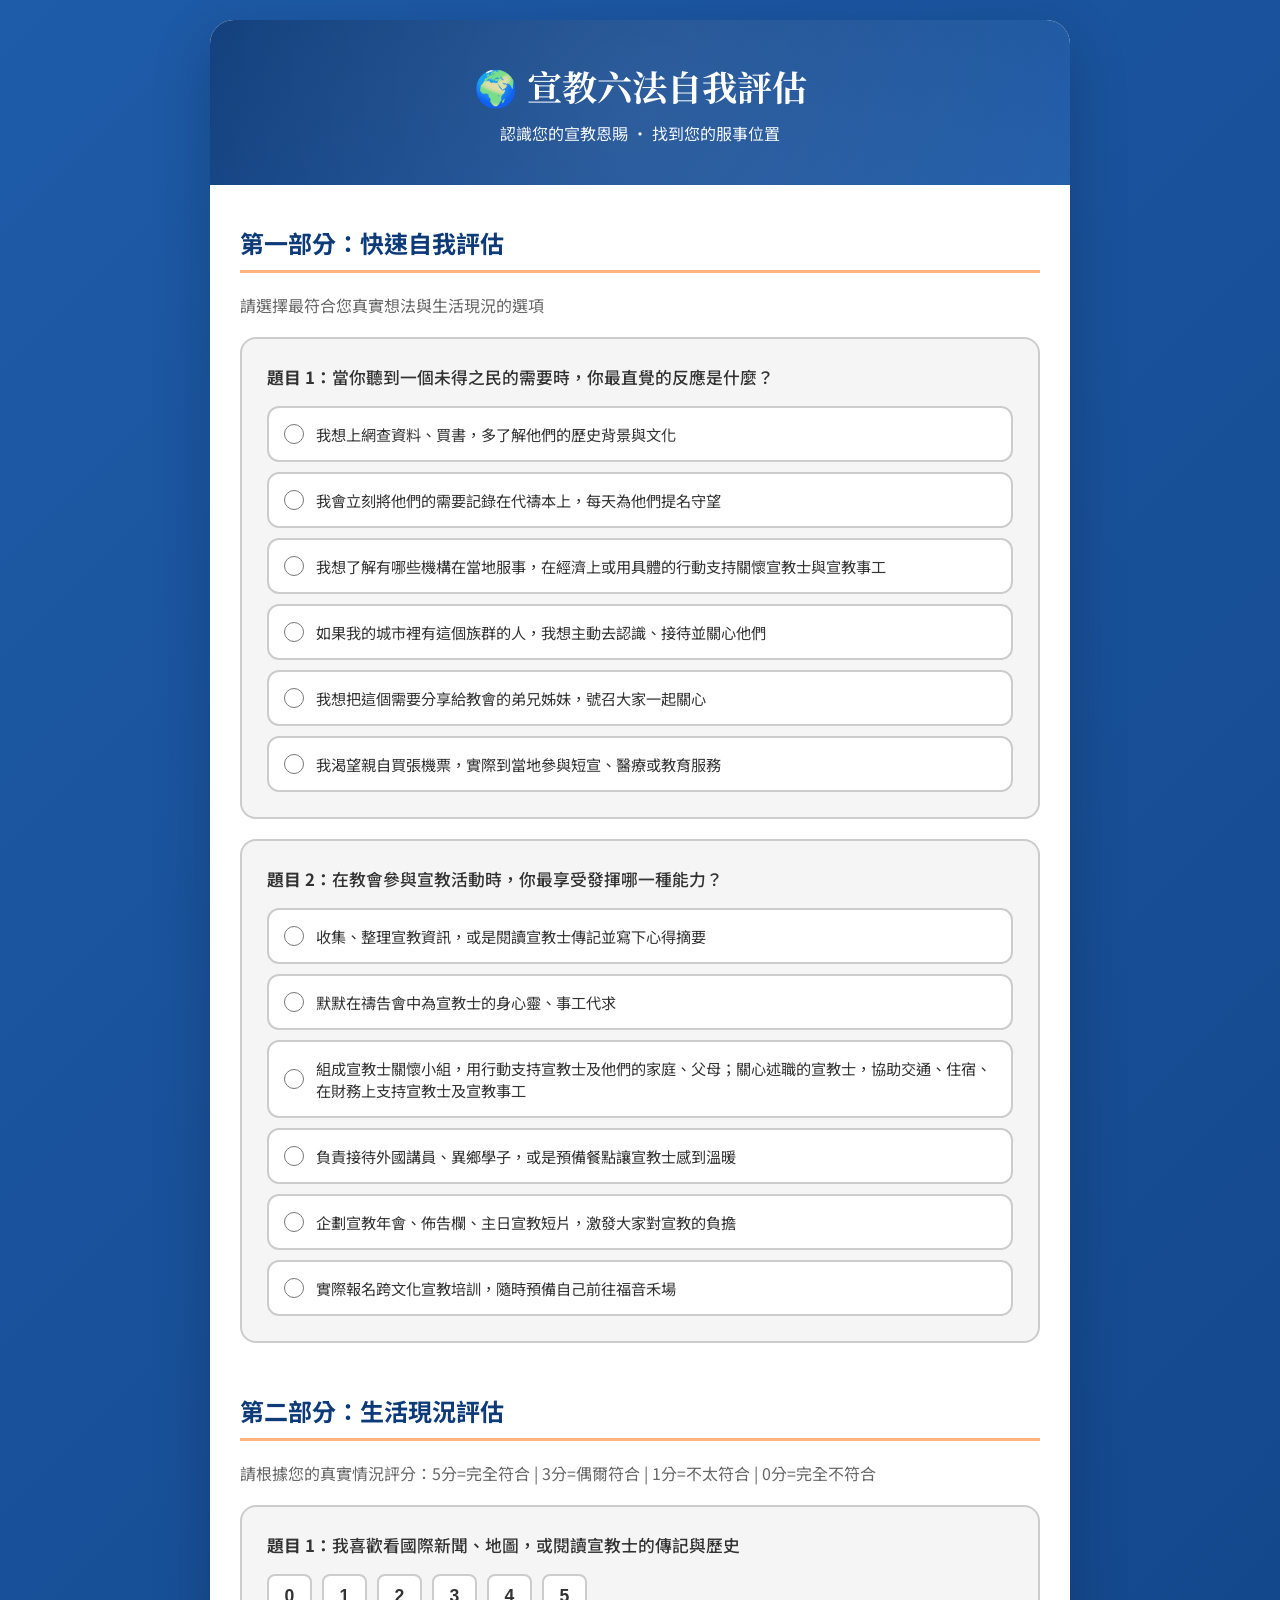
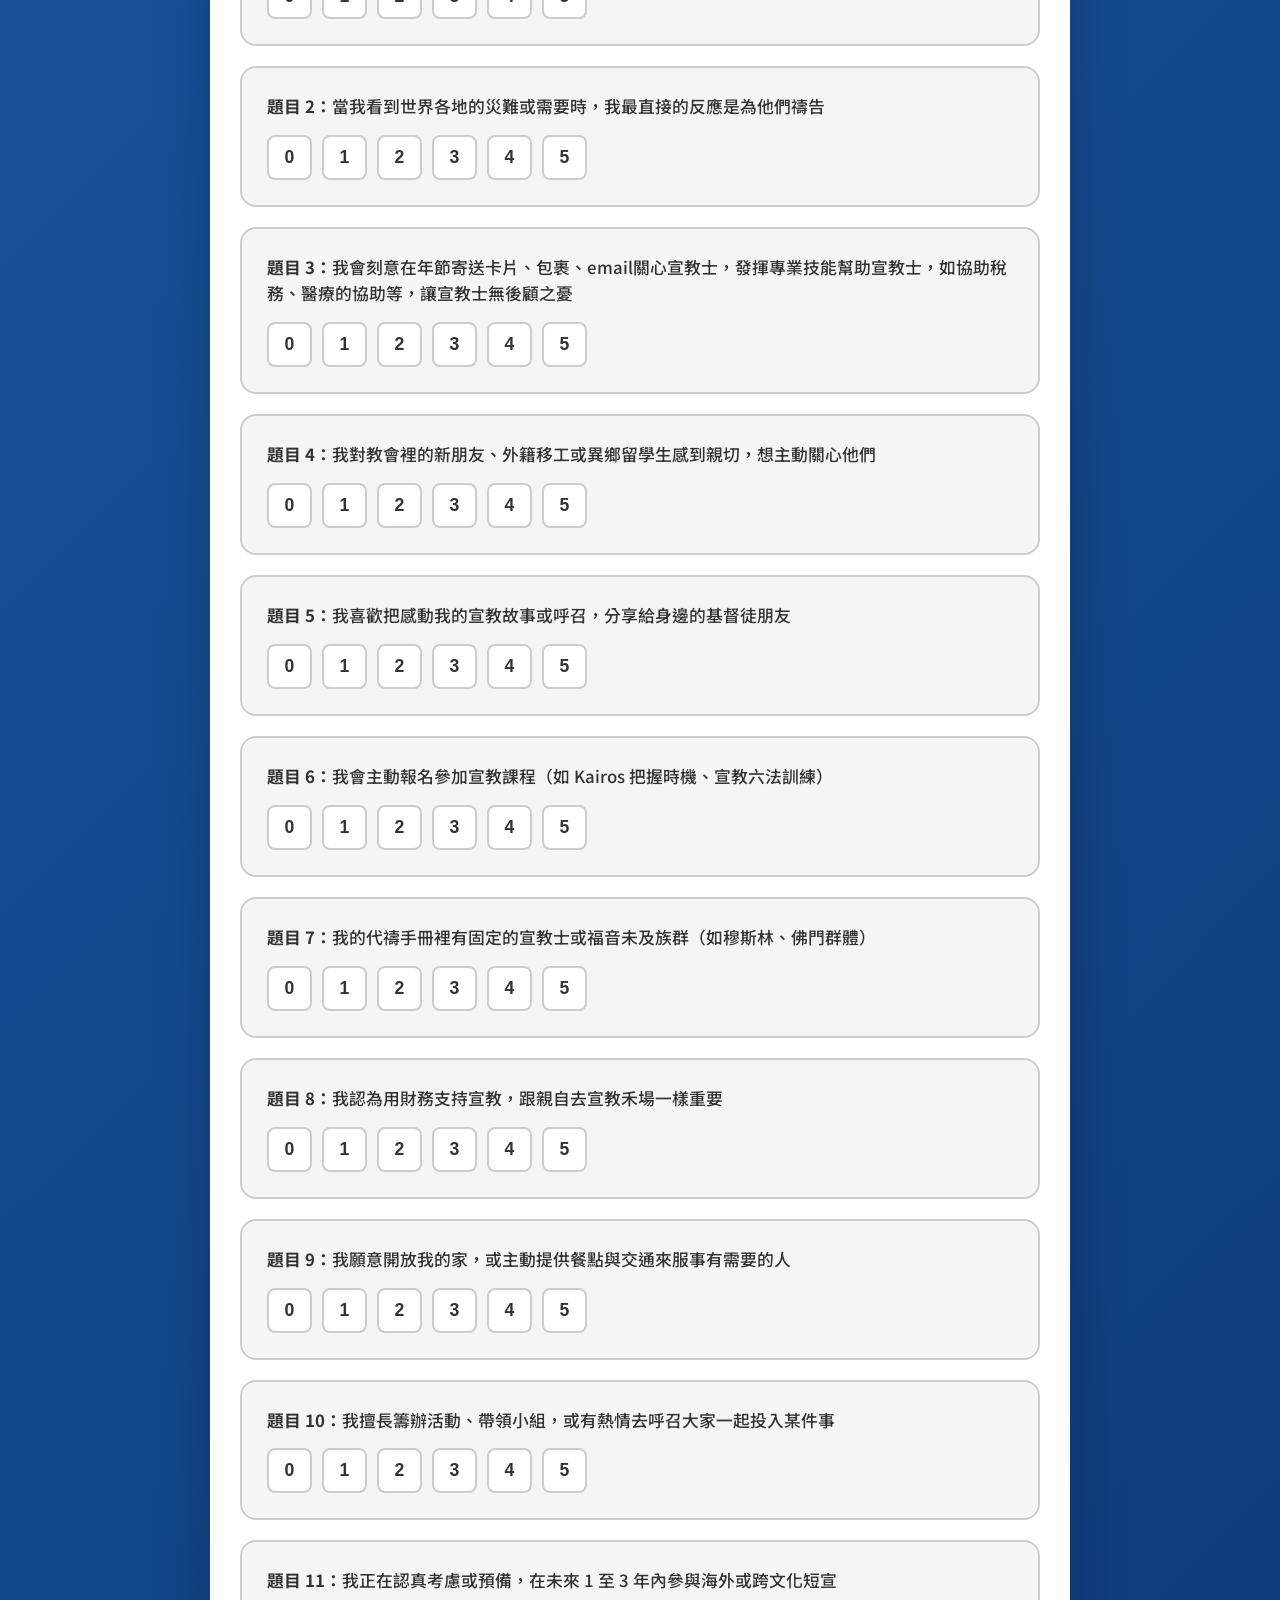
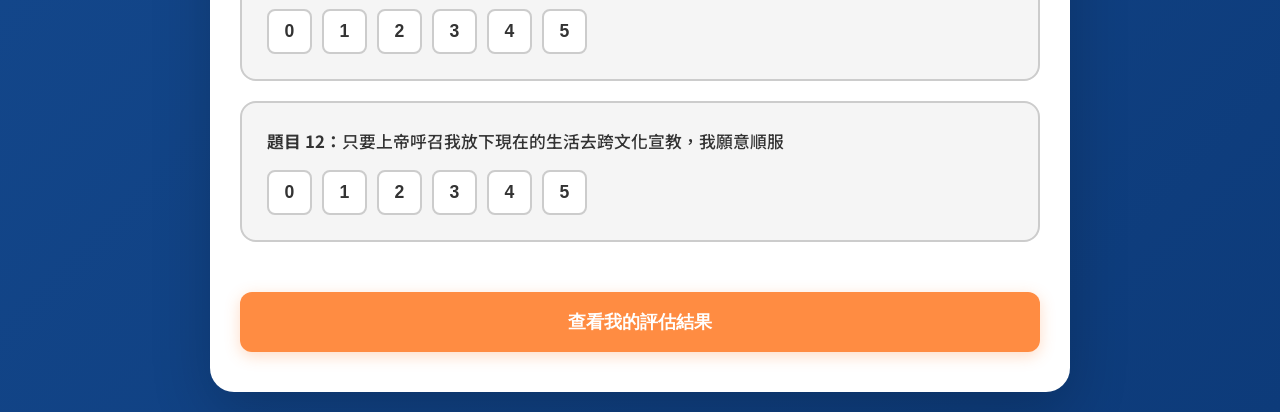
==== 6ways/index.html @ a814df2d "feat: 新增宣教六法評估網頁 - 含插畫、結果Grid、Google Sheets整合" ====
<!DOCTYPE html>
<html lang="zh-TW">
<head>
<meta charset="UTF-8">
<meta name="viewport" content="width=device-width, initial-scale=1.0">
<title>宣教六法自我評估 | 內地會</title>
<meta name="description" content="認識您的宣教恩賜，找到您的服事位置。透過宣教六法評估工具了解自己最適合的宣教方式。">
<style>
@import url('https://fonts.googleapis.com/css2?family=Noto+Sans+TC:wght@400;500;700;900&family=Noto+Serif+TC:wght@600;700&display=swap');

:root {
  --primary: #1E5BA8;
  --primary-dark: #0D3B7A;
  --accent: #FF8C42;
  --accent-light: #FFB380;
  --bg: #F5F5F5;
  --surface: #FFFFFF;
  --text: #333333;
  --text-light: #666666;
  --border: #CCCCCC;
}
* { margin:0; padding:0; box-sizing:border-box; }
body {
  font-family:'Noto Sans TC',sans-serif;
  background:linear-gradient(135deg,#1E5BA8 0%,#0D3B7A 100%);
  min-height:100vh; padding:20px; color:var(--text);
}
.container {
  max-width:860px; margin:0 auto; background:var(--surface);
  border-radius:24px; box-shadow:0 20px 60px rgba(0,0,0,0.2); overflow:hidden;
}
.header {
  background:linear-gradient(135deg,var(--primary-dark),var(--primary));
  padding:40px 30px; text-align:center; color:white; position:relative; overflow:hidden;
}
.header::before {
  content:''; position:absolute; top:-50%; right:-50%;
  width:200%; height:200%;
  background:radial-gradient(circle,rgba(255,255,255,0.1) 0%,transparent 70%);
  animation:float 20s infinite ease-in-out;
}
@keyframes float {
  0%,100%{transform:translate(0,0) rotate(0deg);}
  50%{transform:translate(-20px,20px) rotate(180deg);}
}
.header h1 {
  font-family:'Noto Serif TC',serif; font-size:2.2rem; font-weight:700;
  margin-bottom:10px; position:relative; z-index:1;
}
.header p { font-size:1rem; opacity:.95; position:relative; z-index:1; }
.content { padding:40px 30px; }
.section { margin-bottom:50px; opacity:0; animation:fadeInUp .6s forwards; }
.section:nth-child(1){animation-delay:.1s;}
.section:nth-child(2){animation-delay:.2s;}
.section:nth-child(3){animation-delay:.3s;}
@keyframes fadeInUp {
  from{opacity:0;transform:translateY(20px);}
  to{opacity:1;transform:translateY(0);}
}
.section-title {
  font-size:1.5rem; font-weight:700; color:var(--primary-dark);
  margin-bottom:20px; padding-bottom:10px; border-bottom:3px solid var(--accent-light);
}
.question-card {
  background:var(--bg); padding:25px; border-radius:16px;
  margin-bottom:20px; border:2px solid var(--border); transition:all .3s ease;
}
.question-card:hover { border-color:var(--primary); box-shadow:0 8px 20px rgba(46,92,138,.1); }
.question-text { font-size:1.05rem; font-weight:500; margin-bottom:15px; line-height:1.6; }
.options { display:flex; flex-direction:column; gap:10px; }
.option {
  display:flex; align-items:center; padding:15px; background:white;
  border:2px solid var(--border); border-radius:12px; cursor:pointer; transition:all .2s ease;
}
.option:hover { border-color:var(--primary); background:#F8FBFF; }
.option input[type="radio"] { width:20px; height:20px; margin-right:12px; cursor:pointer; accent-color:var(--primary); }
.option label { cursor:pointer; flex:1; font-size:.95rem; }
.score-buttons { display:flex; gap:10px; margin-top:15px; flex-wrap:wrap; }
.score-btn {
  width:45px; height:45px; border:2px solid var(--border); background:white;
  color:var(--text); border-radius:8px; cursor:pointer; font-size:1.1rem;
  font-weight:700; transition:all .2s ease; display:flex; align-items:center; justify-content:center;
}
.score-btn:hover { border-color:var(--primary); background:#F0F4F8; }
.score-btn.active {
  background:var(--accent); color:white; border-color:var(--accent);
  box-shadow:0 4px 12px rgba(255,140,66,.3);
}
.calculate-btn {
  width:100%; padding:18px; background:var(--accent); color:white;
  border:none; border-radius:12px; font-size:1.1rem; font-weight:700;
  cursor:pointer; transition:all .3s ease; box-shadow:0 4px 15px rgba(255,140,66,.3);
}
.calculate-btn:hover { transform:translateY(-2px); box-shadow:0 6px 20px rgba(255,140,66,.4); }
.calculate-btn:disabled { opacity:.6; cursor:not-allowed; transform:none; }

/* ===== RESULTS ===== */
.results {
  margin-top:40px; padding:30px; background:linear-gradient(135deg,#FFF9F0,#FFFFFF);
  border-radius:16px; border:2px solid var(--accent-light); display:none;
}
.results.show { display:block; animation:fadeInUp .6s; }
.results-title {
  font-family:'Noto Serif TC',serif; color:var(--primary-dark);
  font-size:2rem; margin-bottom:8px; text-align:center; font-weight:700;
}
.results-subtitle { text-align:center; color:var(--text-light); margin-bottom:30px; font-size:.95rem; }

/* Grid layout */
.results-grid {
  display:grid;
  grid-template-columns:repeat(3,1fr);
  gap:20px;
  margin-bottom:30px;
}
@media(max-width:680px){
  .results-grid { grid-template-columns:repeat(2,1fr); gap:14px; }
}

.result-card {
  background:white; border-radius:16px; border:2px solid var(--border);
  overflow:hidden; display:flex; flex-direction:column;
  transition:transform .2s,box-shadow .2s;
}
.result-card:hover { transform:translateY(-4px); box-shadow:0 12px 30px rgba(0,0,0,.1); }
.result-card.highlight { border-color:var(--accent); box-shadow:0 0 0 3px rgba(255,140,66,.2); }

.card-img {
  width:100%; aspect-ratio:1/1; object-fit:cover; display:block;
}
.card-body { padding:16px; flex:1; display:flex; flex-direction:column; }
.card-title {
  font-size:1.15rem; font-weight:700; color:var(--primary-dark);
  text-align:center; margin-bottom:6px;
}
.card-score {
  font-size:1.6rem; font-weight:900; text-align:center;
  margin-bottom:10px;
}
.card-bar {
  height:8px; background:#eee; border-radius:4px; overflow:hidden; margin-bottom:12px;
}
.card-bar-fill { height:100%; border-radius:4px; transition:width 1s ease; }
.card-desc { font-size:.88rem; color:var(--text-light); line-height:1.5; margin-bottom:10px; }
.card-suggestions { list-style:none; padding:0; margin-bottom:14px; }
.card-suggestions li {
  font-size:.83rem; color:var(--text); padding:4px 0 4px 18px;
  position:relative; line-height:1.5;
}
.card-suggestions li::before {
  content:'›'; position:absolute; left:4px; color:var(--accent); font-weight:700;
}
.card-actions { display:flex; gap:8px; margin-top:auto; }
.card-btn {
  flex:1; padding:9px 6px; color:white; text-decoration:none;
  border-radius:8px; text-align:center; font-weight:600; font-size:.8rem;
  transition:transform .2s; display:block;
}
.card-btn:hover { transform:translateY(-2px); }
.btn-video { background:linear-gradient(135deg,#FF6B6B,#FF8E53); }
.btn-more { background:linear-gradient(135deg,#1E5BA8,#0D3B7A); }

/* Primary highlight */
.primary-highlight {
  background:linear-gradient(135deg,#E3F2FD,#fff); border-radius:16px;
  border:3px solid var(--primary); padding:28px; text-align:center; margin-bottom:24px;
}
.primary-highlight .ph-label { color:var(--text-light); font-size:.9rem; margin-bottom:8px; }
.primary-highlight .ph-name { font-size:1.8rem; font-weight:900; margin-bottom:12px; }
.primary-highlight .ph-desc { font-size:1rem; line-height:1.7; color:var(--text); }

/* Submit toast */
.submit-toast {
  position:fixed; bottom:30px; right:30px; background:#28a745; color:white;
  padding:14px 22px; border-radius:12px; font-weight:600; font-size:.95rem;
  box-shadow:0 4px 20px rgba(0,0,0,.2); opacity:0; transform:translateY(20px);
  transition:all .4s ease; z-index:999; pointer-events:none;
}
.submit-toast.show { opacity:1; transform:translateY(0); }

@media(max-width:600px){
  .header h1 { font-size:1.6rem; }
  .content { padding:25px 20px; }
  .question-card { padding:20px; }
  .results { padding:20px 16px; }
  .results-title { font-size:1.5rem; }
}
</style>
</head>
<body>
<div class="container">
  <div class="header">
    <h1>🌍 宣教六法自我評估</h1>
    <p>認識您的宣教恩賜 · 找到您的服事位置</p>
  </div>

  <div class="content">
    <!-- 第一部分 -->
    <div class="section">
      <h2 class="section-title">第一部分：快速自我評估</h2>
      <p style="margin-bottom:20px;color:var(--text-light);">請選擇最符合您真實想法與生活現況的選項</p>

      <div class="question-card">
        <div class="question-text"><strong>題目 1：</strong>當你聽到一個未得之民的需要時，你最直覺的反應是什麼？</div>
        <div class="options">
          <div class="option"><input type="radio" id="q1a" name="q1" value="A"><label for="q1a">我想上網查資料、買書，多了解他們的歷史背景與文化</label></div>
          <div class="option"><input type="radio" id="q1b" name="q1" value="B"><label for="q1b">我會立刻將他們的需要記錄在代禱本上，每天為他們提名守望</label></div>
          <div class="option"><input type="radio" id="q1c" name="q1" value="C"><label for="q1c">我想了解有哪些機構在當地服事，在經濟上或用具體的行動支持關懷宣教士與宣教事工</label></div>
          <div class="option"><input type="radio" id="q1d" name="q1" value="D"><label for="q1d">如果我的城市裡有這個族群的人，我想主動去認識、接待並關心他們</label></div>
          <div class="option"><input type="radio" id="q1e" name="q1" value="E"><label for="q1e">我想把這個需要分享給教會的弟兄姊妹，號召大家一起關心</label></div>
          <div class="option"><input type="radio" id="q1f" name="q1" value="F"><label for="q1f">我渴望親自買張機票，實際到當地參與短宣、醫療或教育服務</label></div>
        </div>
      </div>

      <div class="question-card">
        <div class="question-text"><strong>題目 2：</strong>在教會參與宣教活動時，你最享受發揮哪一種能力？</div>
        <div class="options">
          <div class="option"><input type="radio" id="q2a" name="q2" value="A"><label for="q2a">收集、整理宣教資訊，或是閱讀宣教士傳記並寫下心得摘要</label></div>
          <div class="option"><input type="radio" id="q2b" name="q2" value="B"><label for="q2b">默默在禱告會中為宣教士的身心靈、事工代求</label></div>
          <div class="option"><input type="radio" id="q2c" name="q2" value="C"><label for="q2c">組成宣教士關懷小組，用行動支持宣教士及他們的家庭、父母；關心述職的宣教士，協助交通、住宿、在財務上支持宣教士及宣教事工</label></div>
          <div class="option"><input type="radio" id="q2d" name="q2" value="D"><label for="q2d">負責接待外國講員、異鄉學子，或是預備餐點讓宣教士感到溫暖</label></div>
          <div class="option"><input type="radio" id="q2e" name="q2" value="E"><label for="q2e">企劃宣教年會、佈告欄、主日宣教短片，激發大家對宣教的負擔</label></div>
          <div class="option"><input type="radio" id="q2f" name="q2" value="F"><label for="q2f">實際報名跨文化宣教培訓，隨時預備自己前往福音禾場</label></div>
        </div>
      </div>
    </div>

    <!-- 第二部分 -->
    <div class="section">
      <h2 class="section-title">第二部分：生活現況評估</h2>
      <p style="margin-bottom:20px;color:var(--text-light);">請根據您的真實情況評分：5分=完全符合 | 3分=偶爾符合 | 1分=不太符合 | 0分=完全不符合</p>
      <div id="detailedQuestions"></div>
    </div>

    <button class="calculate-btn" id="submitBtn" onclick="calculateResults()">查看我的評估結果</button>

    <div class="results" id="results"></div>
  </div>
</div>

<div class="submit-toast" id="toast">✅ 結果已成功記錄，感謝您的參與！</div>

<script>
// ===== 設定 =====
// 部署 Google Apps Script 後，將 Web App URL 填入此處
const APPS_SCRIPT_URL = 'YOUR_APPS_SCRIPT_WEB_APP_URL';

// ===== 題目資料 =====
const detailedQuestions = [
  { id:1,  text:'我喜歡看國際新聞、地圖，或閱讀宣教士的傳記與歷史', category:'learn' },
  { id:2,  text:'當我看到世界各地的災難或需要時，我最直接的反應是為他們禱告', category:'pray' },
  { id:3,  text:'我會刻意在年節寄送卡片、包裹、email關心宣教士，發揮專業技能幫助宣教士，如協助稅務、醫療的協助等，讓宣教士無後顧之憂', category:'send' },
  { id:4,  text:'我對教會裡的新朋友、外籍移工或異鄉留學生感到親切，想主動關心他們', category:'welcome' },
  { id:5,  text:'我喜歡把感動我的宣教故事或呼召，分享給身邊的基督徒朋友', category:'mobilize' },
  { id:6,  text:'我會主動報名參加宣教課程（如 Kairos 把握時機、宣教六法訓練）', category:'learn' },
  { id:7,  text:'我的代禱手冊裡有固定的宣教士或福音未及族群（如穆斯林、佛門群體）', category:'pray' },
  { id:8,  text:'我認為用財務支持宣教，跟親自去宣教禾場一樣重要', category:'send' },
  { id:9,  text:'我願意開放我的家，或主動提供餐點與交通來服事有需要的人', category:'welcome' },
  { id:10, text:'我擅長籌辦活動、帶領小組，或有熱情去呼召大家一起投入某件事', category:'mobilize' },
  { id:11, text:'我正在認真考慮或預備，在未來 1 至 3 年內參與海外或跨文化短宣', category:'go' },
  { id:12, text:'只要上帝呼召我放下現在的生活去跨文化宣教，我願意順服', category:'go' }
];

// ===== 類型定義 =====
const categories = {
  learn: {
    name:'學習 (Learn)', icon:'📚', color:'#4472C4',
    img:'images/learn.png',
    desc:'您對跨文化有強烈好奇心，適合透過知識傳遞為宣教鋪路',
    action:'學習聖經中神對全地的心意、參加宣教課程如 Kairos、宣教心視野等課程、聽宣教士的分享',
    video:'https://youtu.be/yOx0UarezxA?si=MJSBMqH-plOs6IA3',
    learnMore:'https://omf.org/tw/0501/'
  },
  pray: {
    name:'禱告 (Pray)', icon:'🙏', color:'#70AD47',
    img:'images/pray.png',
    desc:'您有守望的恩賜，是宣教士在屬靈爭戰中最堅實的後盾',
    action:'認領 1 位宣教士固定代禱、加入教會宣教禱告會',
    video:'https://youtu.be/9NQxXbKNcUM?si=_H4qX4RL85qP5AAT',
    learnMore:'https://omf.org/tw/get-involved/pray-for-global-mission-2/'
  },
  send: {
    name:'差派 (Send)', icon:'🙌', color:'#FF8C42',
    img:'images/send.png',
    desc:'您是忠心的管家，透過心理、物資與金錢差派、託住第一線的事工',
    action:'設定每月固定差傳奉獻、指定支持特定宣教士或禾場、參加宣教士關懷小組',
    video:'https://youtu.be/kXxvHqOgLb8?si=JZgHCGvQYYq-t4Iv',
    learnMore:'https://omf.org/tw/0301/'
  },
  welcome: {
    name:'歡迎 (Welcome)', icon:'🤝', color:'#2E86AB',
    img:'images/welcome.png',
    desc:'您充滿愛心，能在本地向外籍人士與宣教士展現神的接待',
    action:'主動關心教會外籍人士、開放家庭接待宣教士、參與教會國際學生的接待事工',
    video:'https://youtu.be/LJM9rXqpgqE?si=xGhXipcYgxxxH0Dk',
    learnMore:'https://omf.org/tw/0701/'
  },
  mobilize: {
    name:'動員 (Mobilize)', icon:'📢', color:'#C55A11',
    img:'images/mobilize.png',
    desc:'您是宣教的火種，善於號召、聯絡，能影響更多人投入大使命',
    action:'在小組分享宣教見證、協助籌辦宣教活動',
    video:'https://youtu.be/pdtZ85QfFOs?si=VJnhbsxuGqx4KkCU',
    learnMore:'https://omf.org/tw/什麼是宣教動員/'
  },
  go: {
    name:'出去 (Go)', icon:'✈️', color:'#2E5C8A',
    img:'images/go.png',
    desc:'您有拓荒者的熱情，具備跨文化行動力，願意親自前往禾場',
    action:'參加教會或差會舉辦的短、中、長期宣教',
    video:'https://youtu.be/mGw4Dw0C_9k?si=JIYTwcv-KNZJ6z78',
    learnMore:'https://omf.org/tw/0601/'
  }
};

// ===== 渲染題目 =====
const container = document.getElementById('detailedQuestions');
detailedQuestions.forEach(q => {
  const card = document.createElement('div');
  card.className = 'question-card';
  card.innerHTML = `
    <div class="question-text"><strong>題目 ${q.id}：</strong>${q.text}</div>
    <div class="score-buttons">
      ${[0,1,2,3,4,5].map(s=>`<button class="score-btn" onclick="setScore(${q.id},${s})" data-qid="${q.id}" data-score="${s}">${s}</button>`).join('')}
    </div>
    <input type="hidden" id="detail${q.id}" value="-1" data-category="${q.category}">
  `;
  container.appendChild(card);
});

const scores = {};
function setScore(qid, score) {
  scores[qid] = score;
  document.querySelectorAll(`[data-qid="${qid}"]`).forEach(btn => {
    btn.classList.toggle('active', parseInt(btn.dataset.score) === score);
  });
  document.getElementById(`detail${qid}`).value = score;
}

// ===== 計算結果 =====
function calculateResults() {
  const q1 = document.querySelector('input[name="q1"]:checked');
  const q2 = document.querySelector('input[name="q2"]:checked');
  if (!q1 || !q2) { alert('請先完成第一部分的兩道快速評估題目'); return; }

  const quickCount = { A:0,B:0,C:0,D:0,E:0,F:0 };
  quickCount[q1.value]++;
  quickCount[q2.value]++;

  const detailScores = { learn:0,pray:0,send:0,welcome:0,mobilize:0,go:0 };
  detailedQuestions.forEach(q => {
    const val = parseInt(document.getElementById(`detail${q.id}`).value);
    detailScores[q.category] += (val >= 0 ? val : 0);
  });

  const letterToCategory = { A:'learn',B:'pray',C:'send',D:'welcome',E:'mobilize',F:'go' };
  let primaryLetter = 'A', maxCount = 0;
  for (let l in quickCount) { if (quickCount[l] > maxCount) { maxCount=quickCount[l]; primaryLetter=l; } }
  const primaryCategory = letterToCategory[primaryLetter];

  displayResults(detailScores, primaryCategory, q1.value, q2.value);
  submitToSheets(q1.value, q2.value, detailScores);
}

// ===== 顯示結果 =====
function displayResults(scoreMap, primaryType, q1val, q2val) {
  const maxScore = 10;
  const order = ['learn','pray','send','welcome','mobilize','go'];

  let cardsHtml = order.map(cat => {
    const info = categories[cat];
    const score = scoreMap[cat];
    const pct = (score / maxScore) * 100;
    const isHighlight = cat === primaryType;
    const suggestions = info.action.split('、').map(s=>`<li>${s.trim()}</li>`).join('');

    return `
      <div class="result-card${isHighlight?' highlight':''}">
        <img class="card-img" src="${info.img}" alt="${info.name}" loading="lazy">
        <div class="card-body">
          <div class="card-title">${info.icon} ${info.name}${isHighlight?' ⭐':''}</div>
          <div class="card-score" style="color:${info.color}">${score} / 10</div>
          <div class="card-bar"><div class="card-bar-fill" style="width:${pct}%;background:${info.color}"></div></div>
          <div class="card-desc">${info.desc}</div>
          <ul class="card-suggestions">${suggestions}</ul>
          <div class="card-actions">
            <a href="${info.video}" target="_blank" class="card-btn btn-video">🎬 觀看影片</a>
            <a href="${info.learnMore}" target="_blank" class="card-btn btn-more">📖 了解更多</a>
          </div>
        </div>
      </div>`;
  }).join('');

  const primaryInfo = categories[primaryType];
  const resultsDiv = document.getElementById('results');
  resultsDiv.innerHTML = `
    <div class="results-title">📊 您的評估結果</div>
    <div class="results-subtitle">⭐ 標示為您的主要宣教恩賜</div>
    <div class="primary-highlight">
      <div class="ph-label">🎯 您的主要宣教恩賜</div>
      <div class="ph-name" style="color:${primaryInfo.color}">${primaryInfo.icon} ${primaryInfo.name}</div>
      <div class="ph-desc">${primaryInfo.desc}</div>
    </div>
    <div class="results-grid">${cardsHtml}</div>
  `;
  resultsDiv.classList.add('show');
  setTimeout(() => resultsDiv.scrollIntoView({ behavior:'smooth', block:'start' }), 100);
}

// ===== 寫入 Google Sheets =====
function submitToSheets(q1val, q2val, detailScores) {
  if (!APPS_SCRIPT_URL || APPS_SCRIPT_URL === 'YOUR_APPS_SCRIPT_WEB_APP_URL') return;

  const now = new Date().toLocaleString('zh-TW', { timeZone:'Asia/Taipei' });
  const detailValues = detailedQuestions.map(q => {
    const val = parseInt(document.getElementById(`detail${q.id}`).value);
    return val >= 0 ? String(val) : '未作答';
  });

  const payload = {
    timecode: now,
    q1: q1val,
    q2: q2val,
    details: detailValues
  };

  fetch(APPS_SCRIPT_URL, {
    method:'POST',
    mode:'no-cors',
    headers:{'Content-Type':'application/json'},
    body: JSON.stringify(payload)
  }).then(() => showToast()).catch(() => {});
}

function showToast() {
  const t = document.getElementById('toast');
  t.classList.add('show');
  setTimeout(() => t.classList.remove('show'), 4000);
}
</script>
</body>
</html>
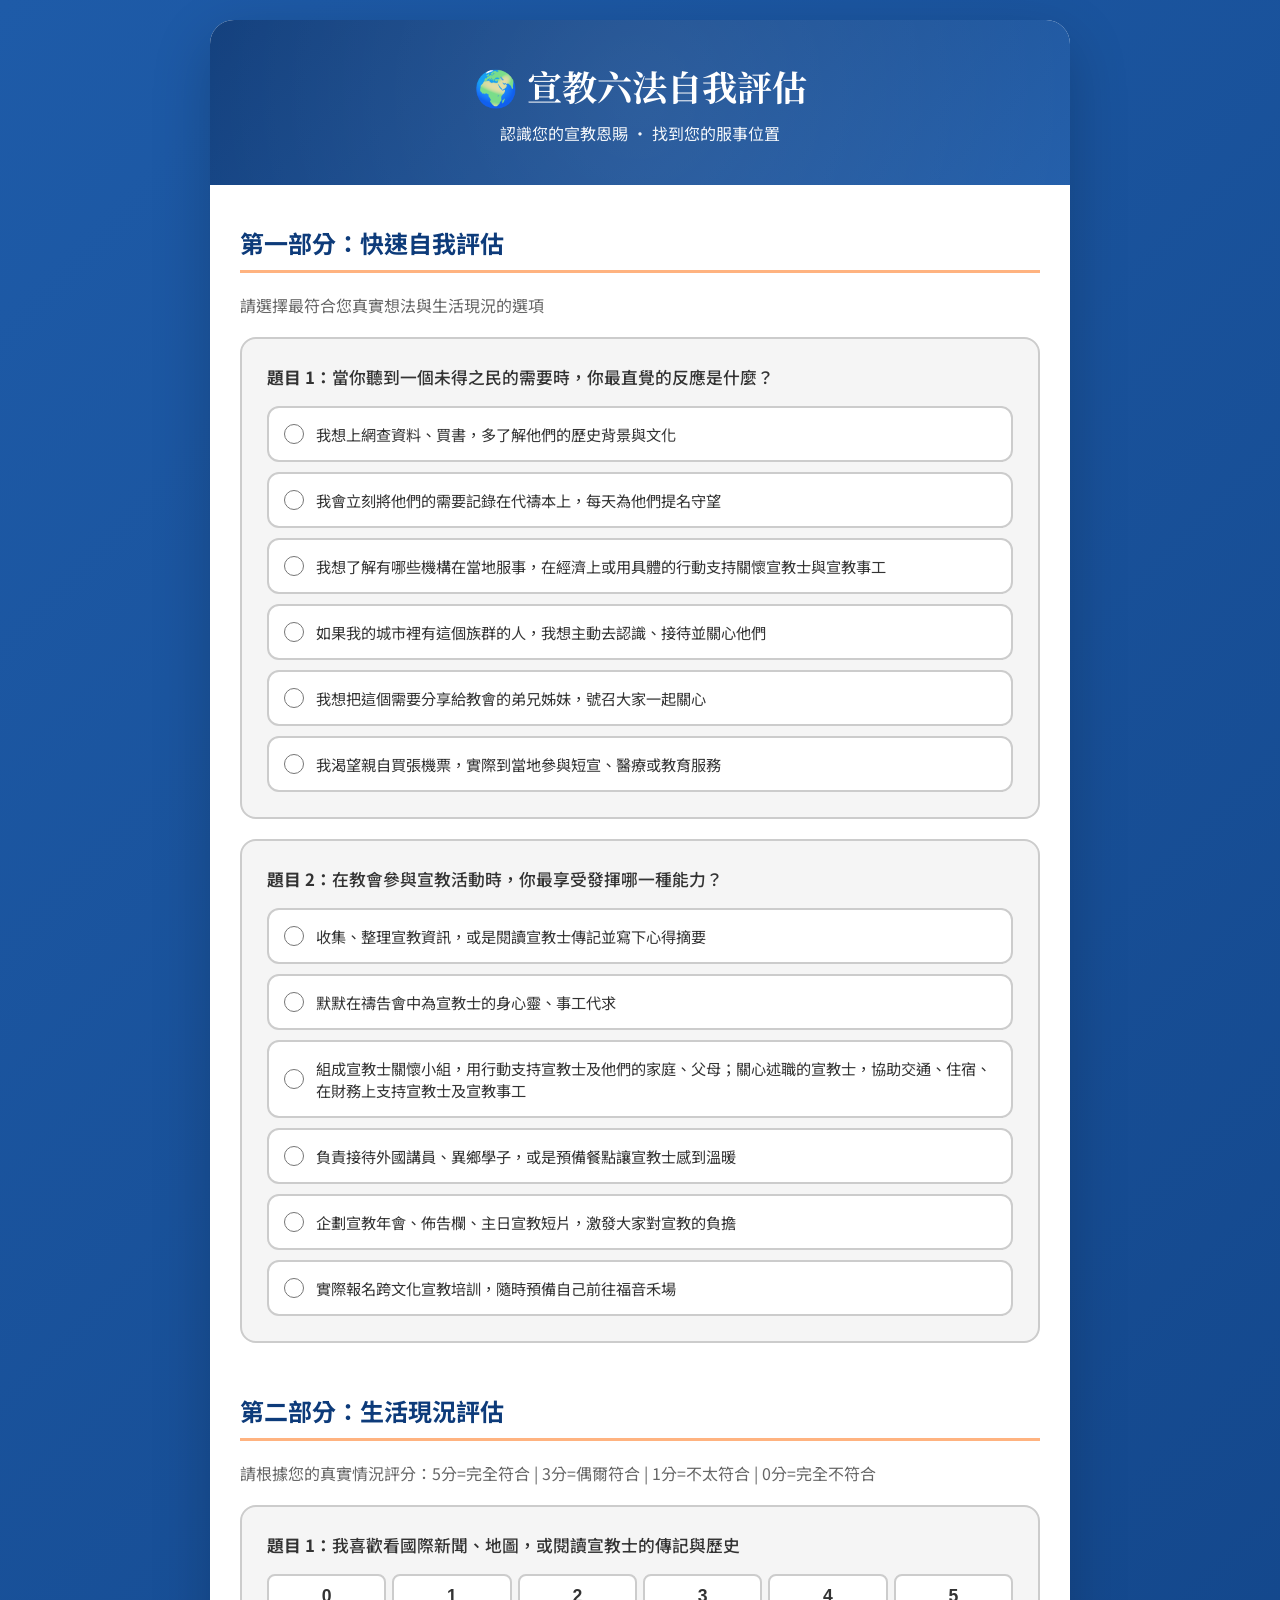
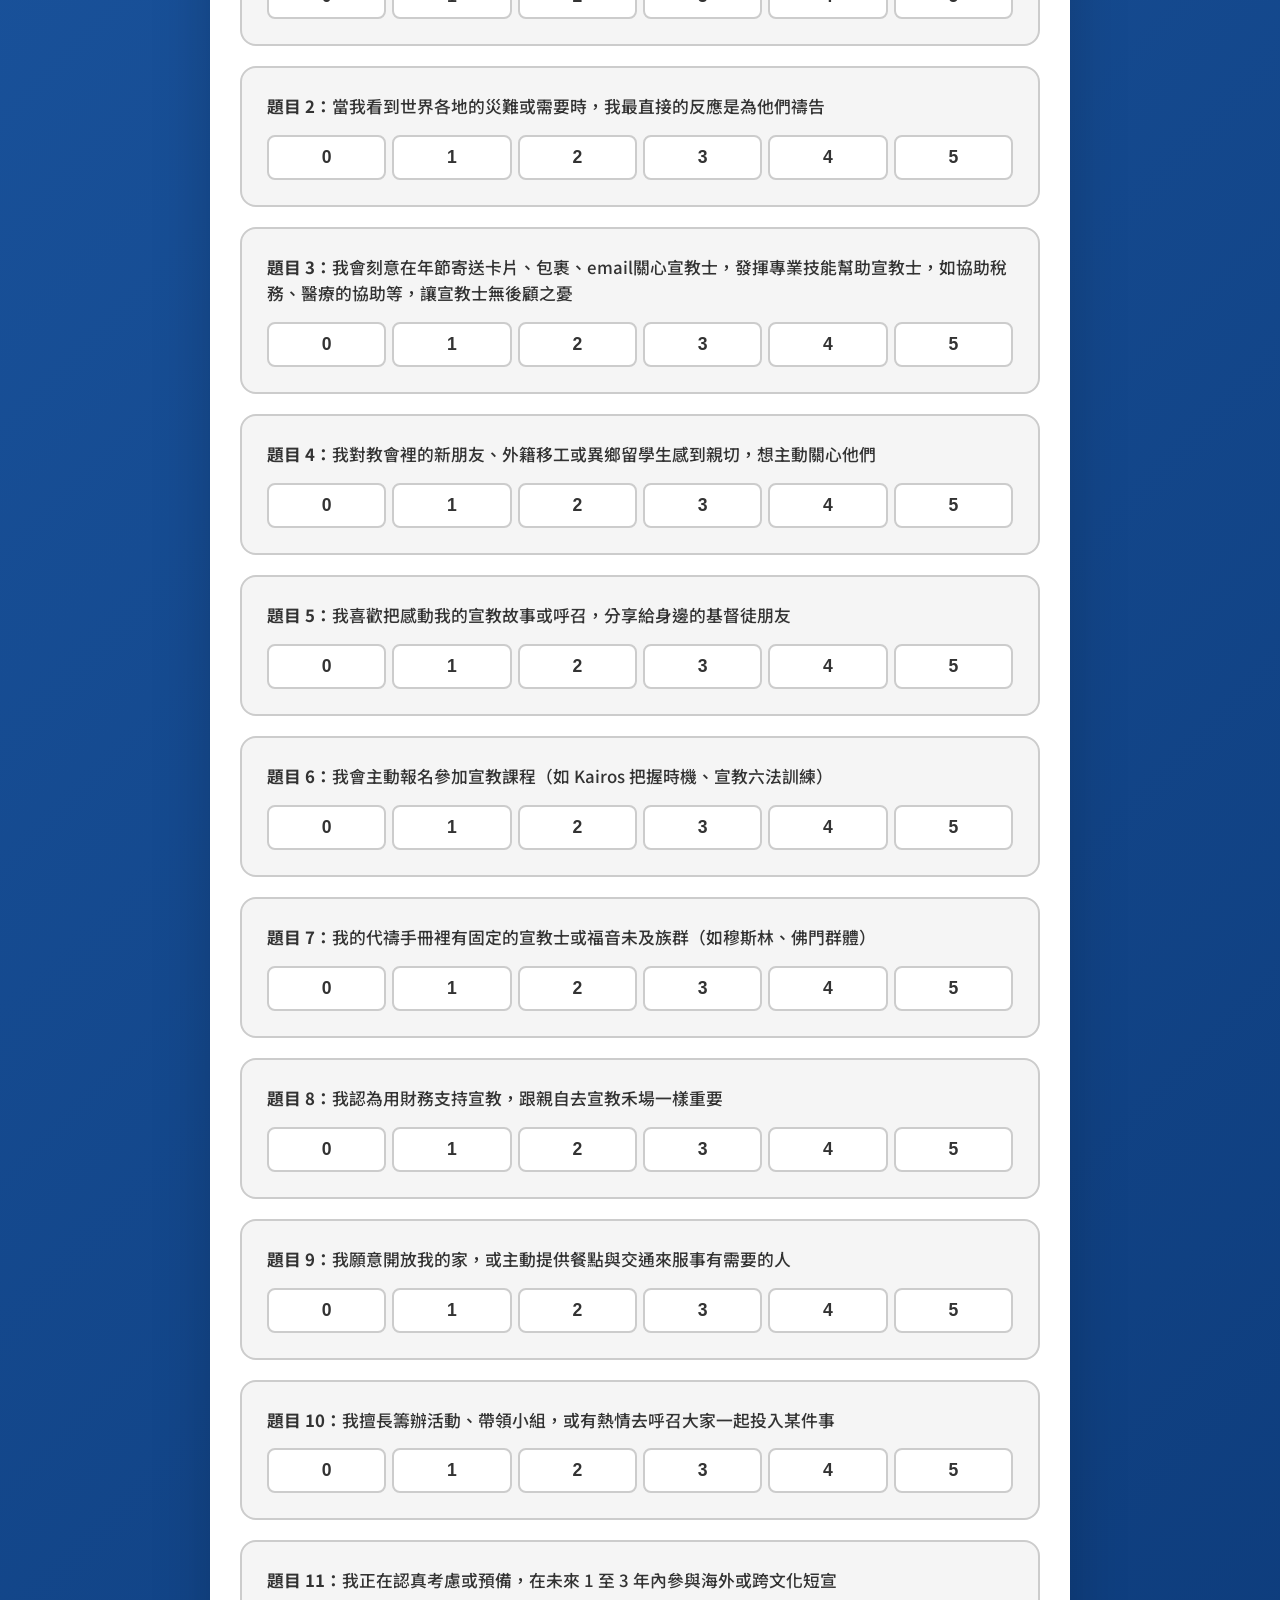
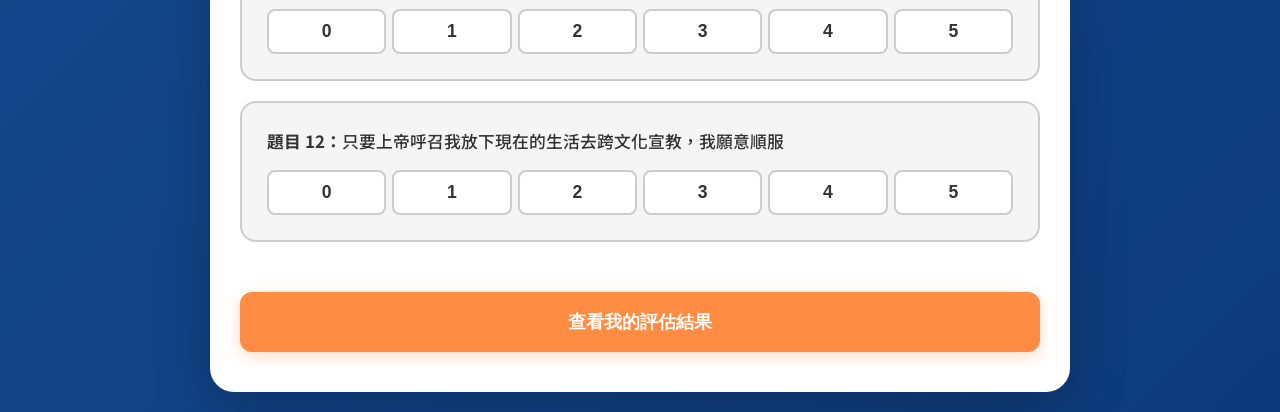
==== commit 6be9606f: "fix: 手機版按鈕單排+結果單欄；主要恩賜改為總分最高邏輯並支援並列" ====
--- a/6ways/index.html
+++ b/6ways/index.html
@@ -1,384 +1,707 @@
 <!DOCTYPE html>
 <html lang="zh-TW">
+
 <head>
-<meta charset="UTF-8">
-<meta name="viewport" content="width=device-width, initial-scale=1.0">
-<title>宣教六法自我評估 | 內地會</title>
-<meta name="description" content="認識您的宣教恩賜，找到您的服事位置。透過宣教六法評估工具了解自己最適合的宣教方式。">
-<style>
-@import url('https://fonts.googleapis.com/css2?family=Noto+Sans+TC:wght@400;500;700;900&family=Noto+Serif+TC:wght@600;700&display=swap');
-
-:root {
-  --primary: #1E5BA8;
-  --primary-dark: #0D3B7A;
-  --accent: #FF8C42;
-  --accent-light: #FFB380;
-  --bg: #F5F5F5;
-  --surface: #FFFFFF;
-  --text: #333333;
-  --text-light: #666666;
-  --border: #CCCCCC;
-}
-* { margin:0; padding:0; box-sizing:border-box; }
-body {
-  font-family:'Noto Sans TC',sans-serif;
-  background:linear-gradient(135deg,#1E5BA8 0%,#0D3B7A 100%);
-  min-height:100vh; padding:20px; color:var(--text);
-}
-.container {
-  max-width:860px; margin:0 auto; background:var(--surface);
-  border-radius:24px; box-shadow:0 20px 60px rgba(0,0,0,0.2); overflow:hidden;
-}
-.header {
-  background:linear-gradient(135deg,var(--primary-dark),var(--primary));
-  padding:40px 30px; text-align:center; color:white; position:relative; overflow:hidden;
-}
-.header::before {
-  content:''; position:absolute; top:-50%; right:-50%;
-  width:200%; height:200%;
-  background:radial-gradient(circle,rgba(255,255,255,0.1) 0%,transparent 70%);
-  animation:float 20s infinite ease-in-out;
-}
-@keyframes float {
-  0%,100%{transform:translate(0,0) rotate(0deg);}
-  50%{transform:translate(-20px,20px) rotate(180deg);}
-}
-.header h1 {
-  font-family:'Noto Serif TC',serif; font-size:2.2rem; font-weight:700;
-  margin-bottom:10px; position:relative; z-index:1;
-}
-.header p { font-size:1rem; opacity:.95; position:relative; z-index:1; }
-.content { padding:40px 30px; }
-.section { margin-bottom:50px; opacity:0; animation:fadeInUp .6s forwards; }
-.section:nth-child(1){animation-delay:.1s;}
-.section:nth-child(2){animation-delay:.2s;}
-.section:nth-child(3){animation-delay:.3s;}
-@keyframes fadeInUp {
-  from{opacity:0;transform:translateY(20px);}
-  to{opacity:1;transform:translateY(0);}
-}
-.section-title {
-  font-size:1.5rem; font-weight:700; color:var(--primary-dark);
-  margin-bottom:20px; padding-bottom:10px; border-bottom:3px solid var(--accent-light);
-}
-.question-card {
-  background:var(--bg); padding:25px; border-radius:16px;
-  margin-bottom:20px; border:2px solid var(--border); transition:all .3s ease;
-}
-.question-card:hover { border-color:var(--primary); box-shadow:0 8px 20px rgba(46,92,138,.1); }
-.question-text { font-size:1.05rem; font-weight:500; margin-bottom:15px; line-height:1.6; }
-.options { display:flex; flex-direction:column; gap:10px; }
-.option {
-  display:flex; align-items:center; padding:15px; background:white;
-  border:2px solid var(--border); border-radius:12px; cursor:pointer; transition:all .2s ease;
-}
-.option:hover { border-color:var(--primary); background:#F8FBFF; }
-.option input[type="radio"] { width:20px; height:20px; margin-right:12px; cursor:pointer; accent-color:var(--primary); }
-.option label { cursor:pointer; flex:1; font-size:.95rem; }
-.score-buttons { display:flex; gap:10px; margin-top:15px; flex-wrap:wrap; }
-.score-btn {
-  width:45px; height:45px; border:2px solid var(--border); background:white;
-  color:var(--text); border-radius:8px; cursor:pointer; font-size:1.1rem;
-  font-weight:700; transition:all .2s ease; display:flex; align-items:center; justify-content:center;
-}
-.score-btn:hover { border-color:var(--primary); background:#F0F4F8; }
-.score-btn.active {
-  background:var(--accent); color:white; border-color:var(--accent);
-  box-shadow:0 4px 12px rgba(255,140,66,.3);
-}
-.calculate-btn {
-  width:100%; padding:18px; background:var(--accent); color:white;
-  border:none; border-radius:12px; font-size:1.1rem; font-weight:700;
-  cursor:pointer; transition:all .3s ease; box-shadow:0 4px 15px rgba(255,140,66,.3);
-}
-.calculate-btn:hover { transform:translateY(-2px); box-shadow:0 6px 20px rgba(255,140,66,.4); }
-.calculate-btn:disabled { opacity:.6; cursor:not-allowed; transform:none; }
-
-/* ===== RESULTS ===== */
-.results {
-  margin-top:40px; padding:30px; background:linear-gradient(135deg,#FFF9F0,#FFFFFF);
-  border-radius:16px; border:2px solid var(--accent-light); display:none;
-}
-.results.show { display:block; animation:fadeInUp .6s; }
-.results-title {
-  font-family:'Noto Serif TC',serif; color:var(--primary-dark);
-  font-size:2rem; margin-bottom:8px; text-align:center; font-weight:700;
-}
-.results-subtitle { text-align:center; color:var(--text-light); margin-bottom:30px; font-size:.95rem; }
-
-/* Grid layout */
-.results-grid {
-  display:grid;
-  grid-template-columns:repeat(3,1fr);
-  gap:20px;
-  margin-bottom:30px;
-}
-@media(max-width:680px){
-  .results-grid { grid-template-columns:repeat(2,1fr); gap:14px; }
-}
-
-.result-card {
-  background:white; border-radius:16px; border:2px solid var(--border);
-  overflow:hidden; display:flex; flex-direction:column;
-  transition:transform .2s,box-shadow .2s;
-}
-.result-card:hover { transform:translateY(-4px); box-shadow:0 12px 30px rgba(0,0,0,.1); }
-.result-card.highlight { border-color:var(--accent); box-shadow:0 0 0 3px rgba(255,140,66,.2); }
-
-.card-img {
-  width:100%; aspect-ratio:1/1; object-fit:cover; display:block;
-}
-.card-body { padding:16px; flex:1; display:flex; flex-direction:column; }
-.card-title {
-  font-size:1.15rem; font-weight:700; color:var(--primary-dark);
-  text-align:center; margin-bottom:6px;
-}
-.card-score {
-  font-size:1.6rem; font-weight:900; text-align:center;
-  margin-bottom:10px;
-}
-.card-bar {
-  height:8px; background:#eee; border-radius:4px; overflow:hidden; margin-bottom:12px;
-}
-.card-bar-fill { height:100%; border-radius:4px; transition:width 1s ease; }
-.card-desc { font-size:.88rem; color:var(--text-light); line-height:1.5; margin-bottom:10px; }
-.card-suggestions { list-style:none; padding:0; margin-bottom:14px; }
-.card-suggestions li {
-  font-size:.83rem; color:var(--text); padding:4px 0 4px 18px;
-  position:relative; line-height:1.5;
-}
-.card-suggestions li::before {
-  content:'›'; position:absolute; left:4px; color:var(--accent); font-weight:700;
-}
-.card-actions { display:flex; gap:8px; margin-top:auto; }
-.card-btn {
-  flex:1; padding:9px 6px; color:white; text-decoration:none;
-  border-radius:8px; text-align:center; font-weight:600; font-size:.8rem;
-  transition:transform .2s; display:block;
-}
-.card-btn:hover { transform:translateY(-2px); }
-.btn-video { background:linear-gradient(135deg,#FF6B6B,#FF8E53); }
-.btn-more { background:linear-gradient(135deg,#1E5BA8,#0D3B7A); }
-
-/* Primary highlight */
-.primary-highlight {
-  background:linear-gradient(135deg,#E3F2FD,#fff); border-radius:16px;
-  border:3px solid var(--primary); padding:28px; text-align:center; margin-bottom:24px;
-}
-.primary-highlight .ph-label { color:var(--text-light); font-size:.9rem; margin-bottom:8px; }
-.primary-highlight .ph-name { font-size:1.8rem; font-weight:900; margin-bottom:12px; }
-.primary-highlight .ph-desc { font-size:1rem; line-height:1.7; color:var(--text); }
-
-/* Submit toast */
-.submit-toast {
-  position:fixed; bottom:30px; right:30px; background:#28a745; color:white;
-  padding:14px 22px; border-radius:12px; font-weight:600; font-size:.95rem;
-  box-shadow:0 4px 20px rgba(0,0,0,.2); opacity:0; transform:translateY(20px);
-  transition:all .4s ease; z-index:999; pointer-events:none;
-}
-.submit-toast.show { opacity:1; transform:translateY(0); }
-
-@media(max-width:600px){
-  .header h1 { font-size:1.6rem; }
-  .content { padding:25px 20px; }
-  .question-card { padding:20px; }
-  .results { padding:20px 16px; }
-  .results-title { font-size:1.5rem; }
-}
-</style>
+  <meta charset="UTF-8">
+  <meta name="viewport" content="width=device-width, initial-scale=1.0">
+  <title>宣教六法自我評估 | 內地會</title>
+  <meta name="description" content="認識您的宣教恩賜，找到您的服事位置。透過宣教六法評估工具了解自己最適合的宣教方式。">
+  <style>
+    @import url('https://fonts.googleapis.com/css2?family=Noto+Sans+TC:wght@400;500;700;900&family=Noto+Serif+TC:wght@600;700&display=swap');
+
+    :root {
+      --primary: #1E5BA8;
+      --primary-dark: #0D3B7A;
+      --accent: #FF8C42;
+      --accent-light: #FFB380;
+      --bg: #F5F5F5;
+      --surface: #FFFFFF;
+      --text: #333333;
+      --text-light: #666666;
+      --border: #CCCCCC;
+    }
+
+    * {
+      margin: 0;
+      padding: 0;
+      box-sizing: border-box;
+    }
+
+    body {
+      font-family: 'Noto Sans TC', sans-serif;
+      background: linear-gradient(135deg, #1E5BA8 0%, #0D3B7A 100%);
+      min-height: 100vh;
+      padding: 20px;
+      color: var(--text);
+    }
+
+    .container {
+      max-width: 860px;
+      margin: 0 auto;
+      background: var(--surface);
+      border-radius: 24px;
+      box-shadow: 0 20px 60px rgba(0, 0, 0, 0.2);
+      overflow: hidden;
+    }
+
+    .header {
+      background: linear-gradient(135deg, var(--primary-dark), var(--primary));
+      padding: 40px 30px;
+      text-align: center;
+      color: white;
+      position: relative;
+      overflow: hidden;
+    }
+
+    .header::before {
+      content: '';
+      position: absolute;
+      top: -50%;
+      right: -50%;
+      width: 200%;
+      height: 200%;
+      background: radial-gradient(circle, rgba(255, 255, 255, 0.1) 0%, transparent 70%);
+      animation: float 20s infinite ease-in-out;
+    }
+
+    @keyframes float {
+
+      0%,
+      100% {
+        transform: translate(0, 0) rotate(0deg);
+      }
+
+      50% {
+        transform: translate(-20px, 20px) rotate(180deg);
+      }
+    }
+
+    .header h1 {
+      font-family: 'Noto Serif TC', serif;
+      font-size: 2.2rem;
+      font-weight: 700;
+      margin-bottom: 10px;
+      position: relative;
+      z-index: 1;
+    }
+
+    .header p {
+      font-size: 1rem;
+      opacity: .95;
+      position: relative;
+      z-index: 1;
+    }
+
+    .content {
+      padding: 40px 30px;
+    }
+
+    .section {
+      margin-bottom: 50px;
+      opacity: 0;
+      animation: fadeInUp .6s forwards;
+    }
+
+    .section:nth-child(1) {
+      animation-delay: .1s;
+    }
+
+    .section:nth-child(2) {
+      animation-delay: .2s;
+    }
+
+    .section:nth-child(3) {
+      animation-delay: .3s;
+    }
+
+    @keyframes fadeInUp {
+      from {
+        opacity: 0;
+        transform: translateY(20px);
+      }
+
+      to {
+        opacity: 1;
+        transform: translateY(0);
+      }
+    }
+
+    .section-title {
+      font-size: 1.5rem;
+      font-weight: 700;
+      color: var(--primary-dark);
+      margin-bottom: 20px;
+      padding-bottom: 10px;
+      border-bottom: 3px solid var(--accent-light);
+    }
+
+    .question-card {
+      background: var(--bg);
+      padding: 25px;
+      border-radius: 16px;
+      margin-bottom: 20px;
+      border: 2px solid var(--border);
+      transition: all .3s ease;
+    }
+
+    .question-card:hover {
+      border-color: var(--primary);
+      box-shadow: 0 8px 20px rgba(46, 92, 138, .1);
+    }
+
+    .question-text {
+      font-size: 1.05rem;
+      font-weight: 500;
+      margin-bottom: 15px;
+      line-height: 1.6;
+    }
+
+    .options {
+      display: flex;
+      flex-direction: column;
+      gap: 10px;
+    }
+
+    .option {
+      display: flex;
+      align-items: center;
+      padding: 15px;
+      background: white;
+      border: 2px solid var(--border);
+      border-radius: 12px;
+      cursor: pointer;
+      transition: all .2s ease;
+    }
+
+    .option:hover {
+      border-color: var(--primary);
+      background: #F8FBFF;
+    }
+
+    .option input[type="radio"] {
+      width: 20px;
+      height: 20px;
+      margin-right: 12px;
+      cursor: pointer;
+      accent-color: var(--primary);
+    }
+
+    .option label {
+      cursor: pointer;
+      flex: 1;
+      font-size: .95rem;
+    }
+
+    .score-buttons {
+      display: flex;
+      gap: 6px;
+      margin-top: 15px;
+    }
+
+    .score-btn {
+      flex: 1;
+      min-width: 0;
+      height: 45px;
+      border: 2px solid var(--border);
+      background: white;
+      color: var(--text);
+      border-radius: 8px;
+      cursor: pointer;
+      font-size: 1.1rem;
+      font-weight: 700;
+      transition: all .2s ease;
+      display: flex;
+      align-items: center;
+      justify-content: center;
+    }
+
+    .score-btn:hover {
+      border-color: var(--primary);
+      background: #F0F4F8;
+    }
+
+    .score-btn.active {
+      background: var(--accent);
+      color: white;
+      border-color: var(--accent);
+      box-shadow: 0 4px 12px rgba(255, 140, 66, .3);
+    }
+
+    .calculate-btn {
+      width: 100%;
+      padding: 18px;
+      background: var(--accent);
+      color: white;
+      border: none;
+      border-radius: 12px;
+      font-size: 1.1rem;
+      font-weight: 700;
+      cursor: pointer;
+      transition: all .3s ease;
+      box-shadow: 0 4px 15px rgba(255, 140, 66, .3);
+    }
+
+    .calculate-btn:hover {
+      transform: translateY(-2px);
+      box-shadow: 0 6px 20px rgba(255, 140, 66, .4);
+    }
+
+    .calculate-btn:disabled {
+      opacity: .6;
+      cursor: not-allowed;
+      transform: none;
+    }
+
+    /* ===== RESULTS ===== */
+    .results {
+      margin-top: 40px;
+      padding: 30px;
+      background: linear-gradient(135deg, #FFF9F0, #FFFFFF);
+      border-radius: 16px;
+      border: 2px solid var(--accent-light);
+      display: none;
+    }
+
+    .results.show {
+      display: block;
+      animation: fadeInUp .6s;
+    }
+
+    .results-title {
+      font-family: 'Noto Serif TC', serif;
+      color: var(--primary-dark);
+      font-size: 2rem;
+      margin-bottom: 8px;
+      text-align: center;
+      font-weight: 700;
+    }
+
+    .results-subtitle {
+      text-align: center;
+      color: var(--text-light);
+      margin-bottom: 30px;
+      font-size: .95rem;
+    }
+
+    /* Grid layout */
+    .results-grid {
+      display: grid;
+      grid-template-columns: repeat(3, 1fr);
+      gap: 20px;
+      margin-bottom: 30px;
+    }
+
+    @media(max-width:680px) {
+      .results-grid {
+        grid-template-columns: 1fr;
+        gap: 14px;
+      }
+    }
+
+    .result-card {
+      background: white;
+      border-radius: 16px;
+      border: 2px solid var(--border);
+      overflow: hidden;
+      display: flex;
+      flex-direction: column;
+      transition: transform .2s, box-shadow .2s;
+    }
+
+    .result-card:hover {
+      transform: translateY(-4px);
+      box-shadow: 0 12px 30px rgba(0, 0, 0, .1);
+    }
+
+    .result-card.highlight {
+      border-color: var(--accent);
+      box-shadow: 0 0 0 3px rgba(255, 140, 66, .2);
+    }
+
+    .card-img {
+      width: 100%;
+      aspect-ratio: 1/1;
+      object-fit: cover;
+      display: block;
+    }
+
+    .card-body {
+      padding: 16px;
+      flex: 1;
+      display: flex;
+      flex-direction: column;
+    }
+
+    .card-title {
+      font-size: 1.15rem;
+      font-weight: 700;
+      color: var(--primary-dark);
+      text-align: center;
+      margin-bottom: 6px;
+    }
+
+    .card-score {
+      font-size: 1.6rem;
+      font-weight: 900;
+      text-align: center;
+      margin-bottom: 10px;
+    }
+
+    .card-bar {
+      height: 8px;
+      background: #eee;
+      border-radius: 4px;
+      overflow: hidden;
+      margin-bottom: 12px;
+    }
+
+    .card-bar-fill {
+      height: 100%;
+      border-radius: 4px;
+      transition: width 1s ease;
+    }
+
+    .card-desc {
+      font-size: .88rem;
+      color: var(--text-light);
+      line-height: 1.5;
+      margin-bottom: 10px;
+    }
+
+    .card-suggestions {
+      list-style: none;
+      padding: 0;
+      margin-bottom: 14px;
+    }
+
+    .card-suggestions li {
+      font-size: .83rem;
+      color: var(--text);
+      padding: 4px 0 4px 18px;
+      position: relative;
+      line-height: 1.5;
+    }
+
+    .card-suggestions li::before {
+      content: '›';
+      position: absolute;
+      left: 4px;
+      color: var(--accent);
+      font-weight: 700;
+    }
+
+    .card-actions {
+      display: flex;
+      flex-direction: column;
+      gap: 8px;
+      margin-top: auto;
+    }
+
+    .card-btn {
+      flex: 1;
+      padding: 9px 6px;
+      color: white;
+      text-decoration: none;
+      border-radius: 8px;
+      text-align: center;
+      font-weight: 600;
+      font-size: .8rem;
+      transition: transform .2s;
+      display: block;
+    }
+
+    .card-btn:hover {
+      transform: translateY(-2px);
+    }
+
+    .btn-video {
+      background: linear-gradient(135deg, #FF6B6B, #FF8E53);
+    }
+
+    .btn-more {
+      background: linear-gradient(135deg, #1E5BA8, #0D3B7A);
+    }
+
+    /* Primary highlight */
+    .primary-highlight {
+      background: linear-gradient(135deg, #E3F2FD, #fff);
+      border-radius: 16px;
+      border: 3px solid var(--primary);
+      padding: 28px;
+      text-align: center;
+      margin-bottom: 24px;
+    }
+
+    .primary-highlight .ph-label {
+      color: var(--text-light);
+      font-size: .9rem;
+      margin-bottom: 8px;
+    }
+
+    .primary-highlight .ph-name {
+      font-size: 1.8rem;
+      font-weight: 900;
+      margin-bottom: 12px;
+    }
+
+    .primary-highlight .ph-desc {
+      font-size: 1rem;
+      line-height: 1.7;
+      color: var(--text);
+    }
+
+    /* Submit toast */
+    .submit-toast {
+      position: fixed;
+      bottom: 30px;
+      right: 30px;
+      background: #28a745;
+      color: white;
+      padding: 14px 22px;
+      border-radius: 12px;
+      font-weight: 600;
+      font-size: .95rem;
+      box-shadow: 0 4px 20px rgba(0, 0, 0, .2);
+      opacity: 0;
+      transform: translateY(20px);
+      transition: all .4s ease;
+      z-index: 999;
+      pointer-events: none;
+    }
+
+    .submit-toast.show {
+      opacity: 1;
+      transform: translateY(0);
+    }
+
+    @media(max-width:600px) {
+      .header h1 {
+        font-size: 1.6rem;
+      }
+
+      .content {
+        padding: 25px 20px;
+      }
+
+      .question-card {
+        padding: 20px;
+      }
+
+      .results {
+        padding: 20px 16px;
+      }
+
+      .results-title {
+        font-size: 1.5rem;
+      }
+    }
+  </style>
 </head>
+
 <body>
-<div class="container">
-  <div class="header">
-    <h1>🌍 宣教六法自我評估</h1>
-    <p>認識您的宣教恩賜 · 找到您的服事位置</p>
-  </div>
-
-  <div class="content">
-    <!-- 第一部分 -->
-    <div class="section">
-      <h2 class="section-title">第一部分：快速自我評估</h2>
-      <p style="margin-bottom:20px;color:var(--text-light);">請選擇最符合您真實想法與生活現況的選項</p>
-
-      <div class="question-card">
-        <div class="question-text"><strong>題目 1：</strong>當你聽到一個未得之民的需要時，你最直覺的反應是什麼？</div>
-        <div class="options">
-          <div class="option"><input type="radio" id="q1a" name="q1" value="A"><label for="q1a">我想上網查資料、買書，多了解他們的歷史背景與文化</label></div>
-          <div class="option"><input type="radio" id="q1b" name="q1" value="B"><label for="q1b">我會立刻將他們的需要記錄在代禱本上，每天為他們提名守望</label></div>
-          <div class="option"><input type="radio" id="q1c" name="q1" value="C"><label for="q1c">我想了解有哪些機構在當地服事，在經濟上或用具體的行動支持關懷宣教士與宣教事工</label></div>
-          <div class="option"><input type="radio" id="q1d" name="q1" value="D"><label for="q1d">如果我的城市裡有這個族群的人，我想主動去認識、接待並關心他們</label></div>
-          <div class="option"><input type="radio" id="q1e" name="q1" value="E"><label for="q1e">我想把這個需要分享給教會的弟兄姊妹，號召大家一起關心</label></div>
-          <div class="option"><input type="radio" id="q1f" name="q1" value="F"><label for="q1f">我渴望親自買張機票，實際到當地參與短宣、醫療或教育服務</label></div>
+  <div class="container">
+    <div class="header">
+      <h1>🌍 宣教六法自我評估</h1>
+      <p>認識您的宣教恩賜 · 找到您的服事位置</p>
+    </div>
+
+    <div class="content">
+      <!-- 第一部分 -->
+      <div class="section">
+        <h2 class="section-title">第一部分：快速自我評估</h2>
+        <p style="margin-bottom:20px;color:var(--text-light);">請選擇最符合您真實想法與生活現況的選項</p>
+
+        <div class="question-card">
+          <div class="question-text"><strong>題目 1：</strong>當你聽到一個未得之民的需要時，你最直覺的反應是什麼？</div>
+          <div class="options">
+            <div class="option"><input type="radio" id="q1a" name="q1" value="A"><label
+                for="q1a">我想上網查資料、買書，多了解他們的歷史背景與文化</label></div>
+            <div class="option"><input type="radio" id="q1b" name="q1" value="B"><label
+                for="q1b">我會立刻將他們的需要記錄在代禱本上，每天為他們提名守望</label></div>
+            <div class="option"><input type="radio" id="q1c" name="q1" value="C"><label
+                for="q1c">我想了解有哪些機構在當地服事，在經濟上或用具體的行動支持關懷宣教士與宣教事工</label></div>
+            <div class="option"><input type="radio" id="q1d" name="q1" value="D"><label
+                for="q1d">如果我的城市裡有這個族群的人，我想主動去認識、接待並關心他們</label></div>
+            <div class="option"><input type="radio" id="q1e" name="q1" value="E"><label
+                for="q1e">我想把這個需要分享給教會的弟兄姊妹，號召大家一起關心</label></div>
+            <div class="option"><input type="radio" id="q1f" name="q1" value="F"><label
+                for="q1f">我渴望親自買張機票，實際到當地參與短宣、醫療或教育服務</label></div>
+          </div>
+        </div>
+
+        <div class="question-card">
+          <div class="question-text"><strong>題目 2：</strong>在教會參與宣教活動時，你最享受發揮哪一種能力？</div>
+          <div class="options">
+            <div class="option"><input type="radio" id="q2a" name="q2" value="A"><label
+                for="q2a">收集、整理宣教資訊，或是閱讀宣教士傳記並寫下心得摘要</label></div>
+            <div class="option"><input type="radio" id="q2b" name="q2" value="B"><label
+                for="q2b">默默在禱告會中為宣教士的身心靈、事工代求</label></div>
+            <div class="option"><input type="radio" id="q2c" name="q2" value="C"><label
+                for="q2c">組成宣教士關懷小組，用行動支持宣教士及他們的家庭、父母；關心述職的宣教士，協助交通、住宿、在財務上支持宣教士及宣教事工</label></div>
+            <div class="option"><input type="radio" id="q2d" name="q2" value="D"><label
+                for="q2d">負責接待外國講員、異鄉學子，或是預備餐點讓宣教士感到溫暖</label></div>
+            <div class="option"><input type="radio" id="q2e" name="q2" value="E"><label
+                for="q2e">企劃宣教年會、佈告欄、主日宣教短片，激發大家對宣教的負擔</label></div>
+            <div class="option"><input type="radio" id="q2f" name="q2" value="F"><label
+                for="q2f">實際報名跨文化宣教培訓，隨時預備自己前往福音禾場</label></div>
+          </div>
         </div>
       </div>
 
-      <div class="question-card">
-        <div class="question-text"><strong>題目 2：</strong>在教會參與宣教活動時，你最享受發揮哪一種能力？</div>
-        <div class="options">
-          <div class="option"><input type="radio" id="q2a" name="q2" value="A"><label for="q2a">收集、整理宣教資訊，或是閱讀宣教士傳記並寫下心得摘要</label></div>
-          <div class="option"><input type="radio" id="q2b" name="q2" value="B"><label for="q2b">默默在禱告會中為宣教士的身心靈、事工代求</label></div>
-          <div class="option"><input type="radio" id="q2c" name="q2" value="C"><label for="q2c">組成宣教士關懷小組，用行動支持宣教士及他們的家庭、父母；關心述職的宣教士，協助交通、住宿、在財務上支持宣教士及宣教事工</label></div>
-          <div class="option"><input type="radio" id="q2d" name="q2" value="D"><label for="q2d">負責接待外國講員、異鄉學子，或是預備餐點讓宣教士感到溫暖</label></div>
-          <div class="option"><input type="radio" id="q2e" name="q2" value="E"><label for="q2e">企劃宣教年會、佈告欄、主日宣教短片，激發大家對宣教的負擔</label></div>
-          <div class="option"><input type="radio" id="q2f" name="q2" value="F"><label for="q2f">實際報名跨文化宣教培訓，隨時預備自己前往福音禾場</label></div>
-        </div>
+      <!-- 第二部分 -->
+      <div class="section">
+        <h2 class="section-title">第二部分：生活現況評估</h2>
+        <p style="margin-bottom:20px;color:var(--text-light);">請根據您的真實情況評分：5分=完全符合 | 3分=偶爾符合 | 1分=不太符合 | 0分=完全不符合</p>
+        <div id="detailedQuestions"></div>
       </div>
+
+      <button class="calculate-btn" id="submitBtn" onclick="calculateResults()">查看我的評估結果</button>
+
+      <div class="results" id="results"></div>
     </div>
-
-    <!-- 第二部分 -->
-    <div class="section">
-      <h2 class="section-title">第二部分：生活現況評估</h2>
-      <p style="margin-bottom:20px;color:var(--text-light);">請根據您的真實情況評分：5分=完全符合 | 3分=偶爾符合 | 1分=不太符合 | 0分=完全不符合</p>
-      <div id="detailedQuestions"></div>
-    </div>
-
-    <button class="calculate-btn" id="submitBtn" onclick="calculateResults()">查看我的評估結果</button>
-
-    <div class="results" id="results"></div>
   </div>
-</div>
-
-<div class="submit-toast" id="toast">✅ 結果已成功記錄，感謝您的參與！</div>
-
-<script>
-// ===== 設定 =====
-// 部署 Google Apps Script 後，將 Web App URL 填入此處
-const APPS_SCRIPT_URL = 'YOUR_APPS_SCRIPT_WEB_APP_URL';
-
-// ===== 題目資料 =====
-const detailedQuestions = [
-  { id:1,  text:'我喜歡看國際新聞、地圖，或閱讀宣教士的傳記與歷史', category:'learn' },
-  { id:2,  text:'當我看到世界各地的災難或需要時，我最直接的反應是為他們禱告', category:'pray' },
-  { id:3,  text:'我會刻意在年節寄送卡片、包裹、email關心宣教士，發揮專業技能幫助宣教士，如協助稅務、醫療的協助等，讓宣教士無後顧之憂', category:'send' },
-  { id:4,  text:'我對教會裡的新朋友、外籍移工或異鄉留學生感到親切，想主動關心他們', category:'welcome' },
-  { id:5,  text:'我喜歡把感動我的宣教故事或呼召，分享給身邊的基督徒朋友', category:'mobilize' },
-  { id:6,  text:'我會主動報名參加宣教課程（如 Kairos 把握時機、宣教六法訓練）', category:'learn' },
-  { id:7,  text:'我的代禱手冊裡有固定的宣教士或福音未及族群（如穆斯林、佛門群體）', category:'pray' },
-  { id:8,  text:'我認為用財務支持宣教，跟親自去宣教禾場一樣重要', category:'send' },
-  { id:9,  text:'我願意開放我的家，或主動提供餐點與交通來服事有需要的人', category:'welcome' },
-  { id:10, text:'我擅長籌辦活動、帶領小組，或有熱情去呼召大家一起投入某件事', category:'mobilize' },
-  { id:11, text:'我正在認真考慮或預備，在未來 1 至 3 年內參與海外或跨文化短宣', category:'go' },
-  { id:12, text:'只要上帝呼召我放下現在的生活去跨文化宣教，我願意順服', category:'go' }
-];
-
-// ===== 類型定義 =====
-const categories = {
-  learn: {
-    name:'學習 (Learn)', icon:'📚', color:'#4472C4',
-    img:'images/learn.png',
-    desc:'您對跨文化有強烈好奇心，適合透過知識傳遞為宣教鋪路',
-    action:'學習聖經中神對全地的心意、參加宣教課程如 Kairos、宣教心視野等課程、聽宣教士的分享',
-    video:'https://youtu.be/yOx0UarezxA?si=MJSBMqH-plOs6IA3',
-    learnMore:'https://omf.org/tw/0501/'
-  },
-  pray: {
-    name:'禱告 (Pray)', icon:'🙏', color:'#70AD47',
-    img:'images/pray.png',
-    desc:'您有守望的恩賜，是宣教士在屬靈爭戰中最堅實的後盾',
-    action:'認領 1 位宣教士固定代禱、加入教會宣教禱告會',
-    video:'https://youtu.be/9NQxXbKNcUM?si=_H4qX4RL85qP5AAT',
-    learnMore:'https://omf.org/tw/get-involved/pray-for-global-mission-2/'
-  },
-  send: {
-    name:'差派 (Send)', icon:'🙌', color:'#FF8C42',
-    img:'images/send.png',
-    desc:'您是忠心的管家，透過心理、物資與金錢差派、託住第一線的事工',
-    action:'設定每月固定差傳奉獻、指定支持特定宣教士或禾場、參加宣教士關懷小組',
-    video:'https://youtu.be/kXxvHqOgLb8?si=JZgHCGvQYYq-t4Iv',
-    learnMore:'https://omf.org/tw/0301/'
-  },
-  welcome: {
-    name:'歡迎 (Welcome)', icon:'🤝', color:'#2E86AB',
-    img:'images/welcome.png',
-    desc:'您充滿愛心，能在本地向外籍人士與宣教士展現神的接待',
-    action:'主動關心教會外籍人士、開放家庭接待宣教士、參與教會國際學生的接待事工',
-    video:'https://youtu.be/LJM9rXqpgqE?si=xGhXipcYgxxxH0Dk',
-    learnMore:'https://omf.org/tw/0701/'
-  },
-  mobilize: {
-    name:'動員 (Mobilize)', icon:'📢', color:'#C55A11',
-    img:'images/mobilize.png',
-    desc:'您是宣教的火種，善於號召、聯絡，能影響更多人投入大使命',
-    action:'在小組分享宣教見證、協助籌辦宣教活動',
-    video:'https://youtu.be/pdtZ85QfFOs?si=VJnhbsxuGqx4KkCU',
-    learnMore:'https://omf.org/tw/什麼是宣教動員/'
-  },
-  go: {
-    name:'出去 (Go)', icon:'✈️', color:'#2E5C8A',
-    img:'images/go.png',
-    desc:'您有拓荒者的熱情，具備跨文化行動力，願意親自前往禾場',
-    action:'參加教會或差會舉辦的短、中、長期宣教',
-    video:'https://youtu.be/mGw4Dw0C_9k?si=JIYTwcv-KNZJ6z78',
-    learnMore:'https://omf.org/tw/0601/'
-  }
-};
-
-// ===== 渲染題目 =====
-const container = document.getElementById('detailedQuestions');
-detailedQuestions.forEach(q => {
-  const card = document.createElement('div');
-  card.className = 'question-card';
-  card.innerHTML = `
+
+  <div class="submit-toast" id="toast">✅ 結果已成功記錄，感謝您的參與！</div>
+
+  <script>
+    // ===== 設定 =====
+    // 部署 Google Apps Script 後，將 Web App URL 填入此處
+    const APPS_SCRIPT_URL = 'https://script.google.com/macros/s/AKfycbzQ21f5GQg2Bqq6BHOzQ7dU-vyAddDxS0BqjQLrjppJxT_WbVLhmOOZoSsP8-twwBmsqA/exec';
+
+    // ===== 題目資料 =====
+    const detailedQuestions = [
+      { id: 1, text: '我喜歡看國際新聞、地圖，或閱讀宣教士的傳記與歷史', category: 'learn' },
+      { id: 2, text: '當我看到世界各地的災難或需要時，我最直接的反應是為他們禱告', category: 'pray' },
+      { id: 3, text: '我會刻意在年節寄送卡片、包裹、email關心宣教士，發揮專業技能幫助宣教士，如協助稅務、醫療的協助等，讓宣教士無後顧之憂', category: 'send' },
+      { id: 4, text: '我對教會裡的新朋友、外籍移工或異鄉留學生感到親切，想主動關心他們', category: 'welcome' },
+      { id: 5, text: '我喜歡把感動我的宣教故事或呼召，分享給身邊的基督徒朋友', category: 'mobilize' },
+      { id: 6, text: '我會主動報名參加宣教課程（如 Kairos 把握時機、宣教六法訓練）', category: 'learn' },
+      { id: 7, text: '我的代禱手冊裡有固定的宣教士或福音未及族群（如穆斯林、佛門群體）', category: 'pray' },
+      { id: 8, text: '我認為用財務支持宣教，跟親自去宣教禾場一樣重要', category: 'send' },
+      { id: 9, text: '我願意開放我的家，或主動提供餐點與交通來服事有需要的人', category: 'welcome' },
+      { id: 10, text: '我擅長籌辦活動、帶領小組，或有熱情去呼召大家一起投入某件事', category: 'mobilize' },
+      { id: 11, text: '我正在認真考慮或預備，在未來 1 至 3 年內參與海外或跨文化短宣', category: 'go' },
+      { id: 12, text: '只要上帝呼召我放下現在的生活去跨文化宣教，我願意順服', category: 'go' }
+    ];
+
+    // ===== 類型定義 =====
+    const categories = {
+      learn: {
+        name: '學習 (Learn)', icon: '📚', color: '#4472C4',
+        img: 'images/learn.png',
+        desc: '您對跨文化有強烈好奇心，適合透過知識傳遞為宣教鋪路',
+        action: '學習聖經中神對全地的心意、參加宣教課程如 Kairos、宣教心視野等課程、聽宣教士的分享',
+        video: 'https://youtu.be/yOx0UarezxA?si=MJSBMqH-plOs6IA3',
+        learnMore: 'https://omf.org/tw/0501/'
+      },
+      pray: {
+        name: '禱告 (Pray)', icon: '🙏', color: '#70AD47',
+        img: 'images/pray.png',
+        desc: '您有守望的恩賜，是宣教士在屬靈爭戰中最堅實的後盾',
+        action: '認領 1 位宣教士固定代禱、加入教會宣教禱告會',
+        video: 'https://youtu.be/9NQxXbKNcUM?si=_H4qX4RL85qP5AAT',
+        learnMore: 'https://omf.org/tw/get-involved/pray-for-global-mission-2/'
+      },
+      send: {
+        name: '差派 (Send)', icon: '🙌', color: '#FF8C42',
+        img: 'images/send.png',
+        desc: '您是忠心的管家，透過心理、物資與金錢差派、託住第一線的事工',
+        action: '設定每月固定差傳奉獻、指定支持特定宣教士或禾場、參加宣教士關懷小組',
+        video: 'https://youtu.be/kXxvHqOgLb8?si=JZgHCGvQYYq-t4Iv',
+        learnMore: 'https://omf.org/tw/0301/'
+      },
+      welcome: {
+        name: '歡迎 (Welcome)', icon: '🤝', color: '#2E86AB',
+        img: 'images/welcome.png',
+        desc: '您充滿愛心，能在本地向外籍人士與宣教士展現神的接待',
+        action: '主動關心教會外籍人士、開放家庭接待宣教士、參與教會國際學生的接待事工',
+        video: 'https://youtu.be/LJM9rXqpgqE?si=xGhXipcYgxxxH0Dk',
+        learnMore: 'https://omf.org/tw/0701/'
+      },
+      mobilize: {
+        name: '動員 (Mobilize)', icon: '📢', color: '#C55A11',
+        img: 'images/mobilize.png',
+        desc: '您是宣教的火種，善於號召、聯絡，影響更多人投入大使命',
+        action: '在小組分享宣教見證、協助籌辦宣教活動',
+        video: 'https://youtu.be/pdtZ85QfFOs?si=VJnhbsxuGqx4KkCU',
+        learnMore: 'https://omf.org/tw/什麼是宣教動員/'
+      },
+      go: {
+        name: '出去 (Go)', icon: '✈️', color: '#2E5C8A',
+        img: 'images/go.png',
+        desc: '您有拓荒者的熱情，具備跨文化行動力，願意親自前往禾場',
+        action: '參加教會或差會舉辦的短/中/長期宣教',
+        video: 'https://youtu.be/mGw4Dw0C_9k?si=JIYTwcv-KNZJ6z78',
+        learnMore: 'https://omf.org/tw/0601/'
+      }
+    };
+
+    // ===== 渲染題目 =====
+    const container = document.getElementById('detailedQuestions');
+    detailedQuestions.forEach(q => {
+      const card = document.createElement('div');
+      card.className = 'question-card';
+      card.innerHTML = `
     <div class="question-text"><strong>題目 ${q.id}：</strong>${q.text}</div>
     <div class="score-buttons">
-      ${[0,1,2,3,4,5].map(s=>`<button class="score-btn" onclick="setScore(${q.id},${s})" data-qid="${q.id}" data-score="${s}">${s}</button>`).join('')}
+      ${[0, 1, 2, 3, 4, 5].map(s => `<button class="score-btn" onclick="setScore(${q.id},${s})" data-qid="${q.id}" data-score="${s}">${s}</button>`).join('')}
     </div>
     <input type="hidden" id="detail${q.id}" value="-1" data-category="${q.category}">
   `;
-  container.appendChild(card);
-});
-
-const scores = {};
-function setScore(qid, score) {
-  scores[qid] = score;
-  document.querySelectorAll(`[data-qid="${qid}"]`).forEach(btn => {
-    btn.classList.toggle('active', parseInt(btn.dataset.score) === score);
-  });
-  document.getElementById(`detail${qid}`).value = score;
-}
-
-// ===== 計算結果 =====
-function calculateResults() {
-  const q1 = document.querySelector('input[name="q1"]:checked');
-  const q2 = document.querySelector('input[name="q2"]:checked');
-  if (!q1 || !q2) { alert('請先完成第一部分的兩道快速評估題目'); return; }
-
-  const quickCount = { A:0,B:0,C:0,D:0,E:0,F:0 };
-  quickCount[q1.value]++;
-  quickCount[q2.value]++;
-
-  const detailScores = { learn:0,pray:0,send:0,welcome:0,mobilize:0,go:0 };
-  detailedQuestions.forEach(q => {
-    const val = parseInt(document.getElementById(`detail${q.id}`).value);
-    detailScores[q.category] += (val >= 0 ? val : 0);
-  });
-
-  const letterToCategory = { A:'learn',B:'pray',C:'send',D:'welcome',E:'mobilize',F:'go' };
-  let primaryLetter = 'A', maxCount = 0;
-  for (let l in quickCount) { if (quickCount[l] > maxCount) { maxCount=quickCount[l]; primaryLetter=l; } }
-  const primaryCategory = letterToCategory[primaryLetter];
-
-  displayResults(detailScores, primaryCategory, q1.value, q2.value);
-  submitToSheets(q1.value, q2.value, detailScores);
-}
-
-// ===== 顯示結果 =====
-function displayResults(scoreMap, primaryType, q1val, q2val) {
-  const maxScore = 10;
-  const order = ['learn','pray','send','welcome','mobilize','go'];
-
-  let cardsHtml = order.map(cat => {
-    const info = categories[cat];
-    const score = scoreMap[cat];
-    const pct = (score / maxScore) * 100;
-    const isHighlight = cat === primaryType;
-    const suggestions = info.action.split('、').map(s=>`<li>${s.trim()}</li>`).join('');
-
-    return `
-      <div class="result-card${isHighlight?' highlight':''}">
+      container.appendChild(card);
+    });
+
+    const scores = {};
+    function setScore(qid, score) {
+      scores[qid] = score;
+      document.querySelectorAll(`[data-qid="${qid}"]`).forEach(btn => {
+        btn.classList.toggle('active', parseInt(btn.dataset.score) === score);
+      });
+      document.getElementById(`detail${qid}`).value = score;
+    }
+
+    // ===== 計算結果 =====
+    function calculateResults() {
+      const q1 = document.querySelector('input[name="q1"]:checked');
+      const q2 = document.querySelector('input[name="q2"]:checked');
+      if (!q1 || !q2) { alert('請先完成第一部分的兩道快速評估題目'); return; }
+
+      // 六類別詳細分數（未填寫視為 0）
+      const detailScores = { learn: 0, pray: 0, send: 0, welcome: 0, mobilize: 0, go: 0 };
+      detailedQuestions.forEach(q => {
+        const val = parseInt(document.getElementById(`detail${q.id}`).value);
+        detailScores[q.category] += (val >= 0 ? val : 0);
+      });
+
+      // 找最高分，支援並列
+      let maxScore = 0;
+      for (let cat in detailScores) {
+        if (detailScores[cat] > maxScore) maxScore = detailScores[cat];
+      }
+      const primaryCategories = Object.keys(detailScores).filter(cat => detailScores[cat] === maxScore);
+
+      displayResults(detailScores, primaryCategories, q1.value, q2.value);
+      submitToSheets(q1.value, q2.value, detailScores);
+    }
+
+    // ===== 顯示結果 =====
+    // primaryTypes 為陣列，支援並列最高分
+    function displayResults(scoreMap, primaryTypes, q1val, q2val) {
+      const maxScore = 10;
+      const order = ['learn', 'pray', 'send', 'welcome', 'mobilize', 'go'];
+
+      let cardsHtml = order.map(cat => {
+        const info = categories[cat];
+        const score = scoreMap[cat];
+        const pct = (score / maxScore) * 100;
+        const isHighlight = primaryTypes.includes(cat);
+        const suggestions = info.action.split('、').map(s => `<li>${s.trim()}</li>`).join('');
+
+        return `
+      <div class="result-card${isHighlight ? ' highlight' : ''}">
         <img class="card-img" src="${info.img}" alt="${info.name}" loading="lazy">
         <div class="card-body">
-          <div class="card-title">${info.icon} ${info.name}${isHighlight?' ⭐':''}</div>
+          <div class="card-title">${info.icon} ${info.name}${isHighlight ? ' ⭐' : ''}</div>
           <div class="card-score" style="color:${info.color}">${score} / 10</div>
           <div class="card-bar"><div class="card-bar-fill" style="width:${pct}%;background:${info.color}"></div></div>
           <div class="card-desc">${info.desc}</div>
@@ -389,54 +712,69 @@
           </div>
         </div>
       </div>`;
-  }).join('');
-
-  const primaryInfo = categories[primaryType];
-  const resultsDiv = document.getElementById('results');
-  resultsDiv.innerHTML = `
+      }).join('');
+
+      // 並列最高分時，標題欄顯示全部，以「、」串聯
+      const primaryNames = primaryTypes.map(cat => `${categories[cat].icon} ${categories[cat].name}`).join('、');
+      const primaryDescs = primaryTypes.map(cat => categories[cat].desc).join('；');
+      const primaryColor = categories[primaryTypes[0]].color;
+
+      const resultsDiv = document.getElementById('results');
+      resultsDiv.innerHTML = `
     <div class="results-title">📊 您的評估結果</div>
     <div class="results-subtitle">⭐ 標示為您的主要宣教恩賜</div>
     <div class="primary-highlight">
       <div class="ph-label">🎯 您的主要宣教恩賜</div>
-      <div class="ph-name" style="color:${primaryInfo.color}">${primaryInfo.icon} ${primaryInfo.name}</div>
-      <div class="ph-desc">${primaryInfo.desc}</div>
+      <div class="ph-name" style="color:${primaryColor}">${primaryNames}</div>
+      <div class="ph-desc">${primaryDescs}</div>
     </div>
     <div class="results-grid">${cardsHtml}</div>
   `;
-  resultsDiv.classList.add('show');
-  setTimeout(() => resultsDiv.scrollIntoView({ behavior:'smooth', block:'start' }), 100);
-}
-
-// ===== 寫入 Google Sheets =====
-function submitToSheets(q1val, q2val, detailScores) {
-  if (!APPS_SCRIPT_URL || APPS_SCRIPT_URL === 'YOUR_APPS_SCRIPT_WEB_APP_URL') return;
-
-  const now = new Date().toLocaleString('zh-TW', { timeZone:'Asia/Taipei' });
-  const detailValues = detailedQuestions.map(q => {
-    const val = parseInt(document.getElementById(`detail${q.id}`).value);
-    return val >= 0 ? String(val) : '未作答';
-  });
-
-  const payload = {
-    timecode: now,
-    q1: q1val,
-    q2: q2val,
-    details: detailValues
-  };
-
-  fetch(APPS_SCRIPT_URL, {
-    method:'POST',
-    mode:'no-cors',
-    headers:{'Content-Type':'application/json'},
-    body: JSON.stringify(payload)
-  }).then(() => showToast()).catch(() => {});
-}
-
-function showToast() {
-  const t = document.getElementById('toast');
-  t.classList.add('show');
-  setTimeout(() => t.classList.remove('show'), 4000);
-}
-</script>
+      resultsDiv.classList.add('show');
+      setTimeout(() => resultsDiv.scrollIntoView({ behavior: 'smooth', block: 'start' }), 100);
+    }
+
+    // ===== 寫入 Google Sheets =====
+    function submitToSheets(q1val, q2val, detailScores) {
+      if (!APPS_SCRIPT_URL || APPS_SCRIPT_URL === 'YOUR_APPS_SCRIPT_WEB_APP_URL') return;
+
+      const now = new Date().toLocaleString('zh-TW', { timeZone: 'Asia/Taipei' });
+      const detailValues = detailedQuestions.map(q => {
+        const val = parseInt(document.getElementById(`detail${q.id}`).value);
+        return val >= 0 ? String(val) : '未作答';
+      });
+
+      const payload = {
+        timecode: now,
+        q1: q1val,
+        q2: q2val,
+        details: detailValues,
+        // 六類型總分
+        catScores: {
+          learn:    detailScores.learn,
+          pray:     detailScores.pray,
+          send:     detailScores.send,
+          welcome:  detailScores.welcome,
+          mobilize: detailScores.mobilize,
+          go:       detailScores.go
+        }
+      };
+
+      // no-cors 模式下 Content-Type 必須是 text/plain，否則瀏覽器會靜默阻擋
+      fetch(APPS_SCRIPT_URL, {
+        method: 'POST',
+        mode: 'no-cors',
+        headers: { 'Content-Type': 'text/plain' },
+        body: JSON.stringify(payload)
+      }).then(() => showToast()).catch(() => { });
+    }
+
+    function showToast() {
+      const t = document.getElementById('toast');
+      t.classList.add('show');
+      setTimeout(() => t.classList.remove('show'), 4000);
+    }
+  </script>
 </body>
-</html>
+
+</html>
